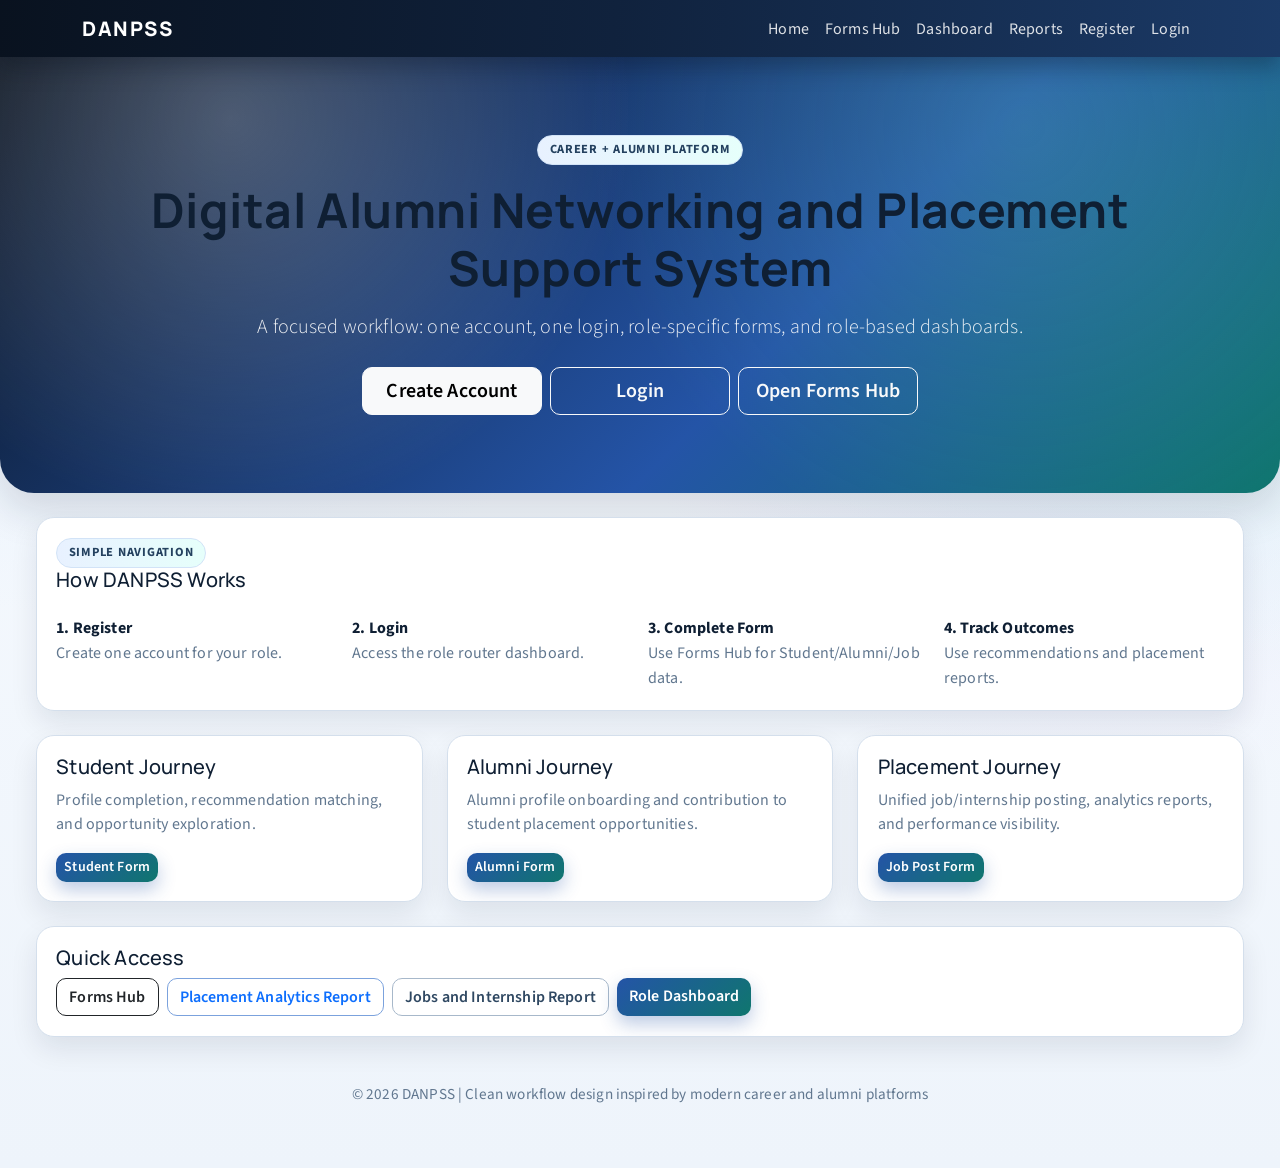
==== index.html @ 07d3ccb8 "Initial commit" ====
<!DOCTYPE html>
<html lang="en">
<head>
<meta charset="UTF-8">
<meta name="viewport" content="width=device-width, initial-scale=1.0">
<title>DANPSS - Digital Alumni Networking & Placement Support</title>
<link href="https://cdn.jsdelivr.net/npm/bootstrap@5.3.2/dist/css/bootstrap.min.css" rel="stylesheet">
<link href="assets/css/app.css" rel="stylesheet">
</head>
<body>
<nav class="navbar navbar-expand-lg navbar-dark app-navbar sticky-top">
  <div class="container">
    <a class="navbar-brand app-brand" href="/danpss/index.html">DANPSS</a>
    <button class="navbar-toggler" type="button" data-bs-toggle="collapse" data-bs-target="#menu" aria-controls="menu" aria-expanded="false" aria-label="Toggle navigation">
      <span class="navbar-toggler-icon"></span>
    </button>
    <div class="collapse navbar-collapse" id="menu">
      <ul class="navbar-nav ms-auto">
        <li class="nav-item"><a class="nav-link" data-nav href="/danpss/index.html">Home</a></li>
        <li class="nav-item"><a class="nav-link" data-nav href="/danpss/forms.html">Forms Hub</a></li>
        <li class="nav-item"><a class="nav-link" data-nav href="/danpss/dashboard">Dashboard</a></li>
        <li class="nav-item"><a class="nav-link" data-nav href="/danpss/reports/jobs">Reports</a></li>
        <li class="nav-item"><a class="nav-link" data-nav href="/danpss/register.html">Register</a></li>
        <li class="nav-item"><a class="nav-link" data-nav href="/danpss/login.html">Login</a></li>
      </ul>
    </div>
  </div>
</nav>

<section class="hero text-center">
  <div class="container">
    <span class="kicker mb-3">Career + Alumni Platform</span>
    <h1 class="display-5 fw-bold">Digital Alumni Networking and Placement Support System</h1>
    <p class="lead mt-3 mb-4">A focused workflow: one account, one login, role-specific forms, and role-based dashboards.</p>
    <div class="d-flex flex-wrap justify-content-center gap-2 hero-actions">
      <a href="/danpss/register.html" class="btn btn-light btn-lg">Create Account</a>
      <a href="/danpss/login.html" class="btn btn-outline-light btn-lg">Login</a>
      <a href="/danpss/forms.html" class="btn btn-outline-light btn-lg">Open Forms Hub</a>
    </div>
  </div>
</section>

<div class="page-shell">
  <div class="app-card mb-4">
    <div class="stack-tight">
      <span class="kicker">Simple Navigation</span>
    </div>
    <h2 class="h5">How DANPSS Works</h2>
    <div class="row g-3 mt-1">
      <div class="col-md-3"><strong>1. Register</strong><div class="section-muted">Create one account for your role.</div></div>
      <div class="col-md-3"><strong>2. Login</strong><div class="section-muted">Access the role router dashboard.</div></div>
      <div class="col-md-3"><strong>3. Complete Form</strong><div class="section-muted">Use Forms Hub for Student/Alumni/Job data.</div></div>
      <div class="col-md-3"><strong>4. Track Outcomes</strong><div class="section-muted">Use recommendations and placement reports.</div></div>
    </div>
  </div>

  <div class="row g-4">
    <div class="col-md-4">
      <div class="app-card feature-card">
        <h2 class="h5">Student Journey</h2>
        <p class="section-muted">Profile completion, recommendation matching, and opportunity exploration.</p>
        <a class="btn btn-primary btn-sm" href="/danpss/studentprofile.html">Student Form</a>
      </div>
    </div>
    <div class="col-md-4">
      <div class="app-card feature-card">
        <h2 class="h5">Alumni Journey</h2>
        <p class="section-muted">Alumni profile onboarding and contribution to student placement opportunities.</p>
        <a class="btn btn-primary btn-sm" href="/danpss/alumnireg.html">Alumni Form</a>
      </div>
    </div>
    <div class="col-md-4">
      <div class="app-card feature-card">
        <h2 class="h5">Placement Journey</h2>
        <p class="section-muted">Unified job/internship posting, analytics reports, and performance visibility.</p>
        <a class="btn btn-primary btn-sm" href="/danpss/jobpost.html">Job Post Form</a>
      </div>
    </div>
  </div>

  <div class="app-card mt-4">
    <h2 class="h5">Quick Access</h2>
    <div class="d-flex flex-wrap gap-2 mt-2">
      <a href="/danpss/forms.html" class="btn btn-outline-dark">Forms Hub</a>
      <a href="/danpss/reports/placement" class="btn btn-outline-primary">Placement Analytics Report</a>
      <a href="/danpss/reports/jobs" class="btn btn-outline-secondary">Jobs and Internship Report</a>
      <a href="/danpss/dashboard" class="btn btn-primary">Role Dashboard</a>
    </div>
  </div>

  <footer class="page-footer">&copy; 2026 DANPSS | Clean workflow design inspired by modern career and alumni platforms</footer>
</div>

<script src="https://cdn.jsdelivr.net/npm/bootstrap@5.3.2/dist/js/bootstrap.bundle.min.js"></script>
<script src="assets/js/app-ui.js"></script>
</body>
</html>
---- assets/css/app.css ----
@import url("https://fonts.googleapis.com/css2?family=Manrope:wght@500;600;700;800&family=Source+Sans+3:wght@400;500;600;700&display=swap");

:root {
  --brand-950: #09121f;
  --brand-900: #10223d;
  --brand-700: #1b3a67;
  --brand-500: #2454a7;
  --accent-600: #0f766e;
  --accent-500: #14b8a6;
  --accent-300: #7dd3c9;
  --surface: #ffffff;
  --surface-soft: #f5f9ff;
  --surface-muted: #eef4fb;
  --border: #d4dfec;
  --text-900: #0f1f33;
  --text-700: #344e6d;
  --text-500: #61778f;
  --success: #1f9d55;
  --warning: #ca8a04;
  --danger: #dc2626;
  --shadow-lg: 0 18px 42px rgba(12, 27, 46, 0.14);
  --shadow-md: 0 12px 28px rgba(12, 27, 46, 0.09);
  --radius-lg: 18px;
  --radius-md: 12px;
}

* {
  box-sizing: border-box;
}

html,
body {
  min-height: 100%;
}

body {
  margin: 0;
  color: var(--text-900);
  background:
    radial-gradient(circle at 8% -10%, #dbeafe 0%, transparent 42%),
    radial-gradient(circle at 96% -12%, #ccfbf1 0%, transparent 46%),
    radial-gradient(circle at 85% 30%, #ede9fe 0%, transparent 33%),
    linear-gradient(180deg, #f8fbff 0%, #eef4fb 100%);
  font-family: "Source Sans 3", Arial, sans-serif;
  line-height: 1.55;
  letter-spacing: 0.01em;
}

a {
  color: var(--brand-500);
  text-decoration: none;
}

a:hover {
  color: #1e429f;
}

h1,
h2,
h3,
h4,
h5,
h6 {
  font-family: "Manrope", "Segoe UI", Arial, sans-serif;
  color: var(--text-900);
  letter-spacing: 0.01em;
}

.app-navbar {
  background: linear-gradient(95deg, var(--brand-950), var(--brand-900) 48%, var(--brand-700));
  box-shadow: 0 10px 22px rgba(9, 18, 31, 0.34);
}

.app-brand {
  font-family: "Manrope", sans-serif;
  font-weight: 800;
  letter-spacing: 0.08em;
}

.navbar-dark .navbar-nav .nav-link {
  color: rgba(255, 255, 255, 0.86);
  position: relative;
  padding-bottom: 0.44rem;
}

.navbar-dark .navbar-nav .nav-link:hover,
.navbar-dark .navbar-nav .nav-link.active {
  color: #ffffff;
}

.navbar-dark .navbar-nav .nav-link::after {
  content: "";
  position: absolute;
  left: 0.42rem;
  right: 0.42rem;
  bottom: 0.14rem;
  height: 2px;
  border-radius: 999px;
  background: linear-gradient(90deg, #93c5fd, #5eead4);
  transform: scaleX(0);
  transform-origin: left center;
  transition: transform 0.2s ease;
}

.navbar-dark .navbar-nav .nav-link:hover::after,
.navbar-dark .navbar-nav .nav-link.active::after {
  transform: scaleX(1);
}

.page-shell {
  max-width: 1240px;
  margin: 0 auto;
  padding: 24px 16px 42px;
}

.hero {
  border-radius: 0 0 34px 34px;
  color: #fff;
  background:
    radial-gradient(circle at 18% 14%, rgba(255, 255, 255, 0.25), transparent 36%),
    radial-gradient(circle at 80% 16%, rgba(110, 231, 183, 0.2), transparent 40%),
    linear-gradient(135deg, var(--brand-950), var(--brand-500) 62%, var(--accent-600));
  padding: 78px 20px;
  box-shadow: var(--shadow-lg);
}

.hero p,
.hero .lead {
  color: rgba(255, 255, 255, 0.9);
}

.page-header {
  margin-bottom: 1.2rem;
}

.page-title {
  font-size: clamp(1.6rem, 2.2vw, 2.25rem);
  margin-bottom: 0.3rem;
}

.section-title {
  font-size: clamp(1.35rem, 1.9vw, 1.9rem);
  margin-bottom: 0.35rem;
}

.section-muted {
  color: var(--text-500);
}

.kicker {
  display: inline-flex;
  align-items: center;
  gap: 0.4rem;
  padding: 0.28rem 0.72rem;
  border-radius: 999px;
  background: linear-gradient(90deg, #e8f1ff, #e6fffb);
  color: #24415f;
  font-size: 0.78rem;
  font-weight: 700;
  letter-spacing: 0.06em;
  text-transform: uppercase;
  border: 1px solid #d2e3f7;
}

.meta-chip {
  display: inline-flex;
  align-items: center;
  gap: 0.35rem;
  padding: 0.42rem 0.7rem;
  border-radius: 999px;
  border: 1px solid #d3dfed;
  background: #f8fbff;
  color: #2f4a66;
  font-size: 0.84rem;
  font-weight: 600;
}

.hero-actions .btn {
  min-width: 180px;
}

.surface,
.app-card {
  background: var(--surface);
  border: 1px solid var(--border);
  border-radius: var(--radius-lg);
  box-shadow: var(--shadow-md);
}

.app-card {
  padding: 1.2rem;
  position: relative;
  overflow: hidden;
}

.app-card::before {
  content: "";
  position: absolute;
  top: 0;
  left: 0;
  right: 0;
  height: 3px;
  opacity: 0;
  background: linear-gradient(90deg, rgba(36, 84, 167, 0.9), rgba(20, 184, 166, 0.9));
  transition: opacity 0.2s ease;
}

.app-card:hover::before {
  opacity: 1;
}

.feature-card {
  height: 100%;
  transition: transform 0.2s ease, box-shadow 0.2s ease;
}

.feature-card:hover {
  transform: translateY(-6px);
  box-shadow: 0 18px 36px rgba(12, 27, 46, 0.16);
}

.feature-card h2 {
  margin-bottom: 0.55rem;
}

.feature-card p {
  margin-bottom: 1rem;
}

.form-shell {
  max-width: 900px;
  margin: 30px auto;
}

.form-card {
  background: var(--surface);
  border: 1px solid var(--border);
  border-radius: var(--radius-lg);
  box-shadow: var(--shadow-lg);
  padding: 30px 24px;
}

.form-section-title {
  font-size: 1.05rem;
  color: var(--text-700);
  margin: 1.45rem 0 0.85rem;
  font-weight: 800;
  text-transform: uppercase;
  letter-spacing: 0.04em;
}

.form-label {
  font-weight: 700;
  color: var(--text-700);
}

.form-control,
.form-select,
textarea.form-control {
  border-radius: 10px;
  border-color: #c8d6e6;
  padding: 0.67rem 0.88rem;
}

.form-control:focus,
.form-select:focus,
textarea.form-control:focus {
  border-color: var(--brand-500);
  box-shadow: 0 0 0 0.2rem rgba(36, 84, 167, 0.16);
}

.form-control.is-invalid,
.form-select.is-invalid,
textarea.form-control.is-invalid {
  border-color: rgba(220, 38, 38, 0.65);
  box-shadow: 0 0 0 0.12rem rgba(220, 38, 38, 0.16);
}

.alert {
  border-radius: 12px;
}

.btn {
  border-radius: 10px;
  font-weight: 600;
}

.btn-primary {
  background: linear-gradient(135deg, var(--brand-500), var(--accent-600));
  border: 0;
  box-shadow: 0 8px 18px rgba(36, 84, 167, 0.3);
}

.btn-primary:hover {
  background: linear-gradient(135deg, #1f4a93, #0f766e);
  box-shadow: 0 10px 22px rgba(36, 84, 167, 0.34);
}

.btn-outline-primary {
  border-color: #7ba2dd;
}

.btn-outline-secondary {
  border-color: #a7b8ca;
  color: #2f4862;
}

.kpi-card .kpi-label {
  font-size: 0.76rem;
  text-transform: uppercase;
  letter-spacing: 0.09em;
  color: var(--text-500);
}

.kpi-card .kpi-value {
  font-size: clamp(1.6rem, 2.1vw, 2.2rem);
  font-weight: 800;
  line-height: 1.1;
}

.empty-state {
  border: 1px dashed #b4c7dd;
  border-radius: 14px;
  background: linear-gradient(180deg, #f8fbff, #f2f7ff);
  color: var(--text-700);
  padding: 1.15rem;
}

.table-wrap {
  border-radius: 14px;
  overflow: hidden;
  border: 1px solid #e0e8f2;
}

.table {
  margin-bottom: 0;
}

.table thead th {
  font-size: 0.82rem;
  text-transform: uppercase;
  letter-spacing: 0.05em;
  color: var(--text-700);
  background: #f2f7ff;
  white-space: nowrap;
}

.table td {
  vertical-align: middle;
}

.table tbody tr:nth-child(even) {
  background: #fcfdff;
}

.table tbody tr:hover {
  background: #eef6ff;
}

.badge-soft {
  background: linear-gradient(90deg, #e6fffb, #eaf1ff);
  color: #0f766e;
}

.card-toolbar {
  display: flex;
  align-items: center;
  justify-content: space-between;
  gap: 0.8rem;
  margin-bottom: 0.75rem;
}

.stack-tight > * + * {
  margin-top: 0.45rem;
}

.page-footer {
  margin-top: 26px;
  color: var(--text-500);
  text-align: center;
  padding: 20px 10px;
  font-size: 0.95rem;
}

.back-to-top {
  position: fixed;
  right: 16px;
  bottom: 16px;
  width: 40px;
  height: 40px;
  border-radius: 999px;
  border: 0;
  background: linear-gradient(135deg, var(--brand-500), var(--accent-600));
  color: #fff;
  box-shadow: 0 10px 22px rgba(12, 27, 46, 0.26);
  opacity: 0;
  transform: translateY(12px);
  pointer-events: none;
  transition: 0.2s ease;
  z-index: 1080;
}

.back-to-top.show {
  opacity: 1;
  transform: translateY(0);
  pointer-events: auto;
}

@media (prefers-reduced-motion: no-preference) {
  .hero h1,
  .hero p,
  .hero .btn,
  .app-card,
  .form-card {
    animation: fadeUp 0.42s ease both;
  }

  .hero p {
    animation-delay: 0.08s;
  }

  .hero .btn {
    animation-delay: 0.12s;
  }
}

@keyframes fadeUp {
  from {
    opacity: 0;
    transform: translateY(8px);
  }
  to {
    opacity: 1;
    transform: translateY(0);
  }
}

@media (max-width: 992px) {
  .hero {
    padding: 56px 16px;
  }

  .kpi-card .kpi-value {
    font-size: 1.7rem;
  }
}

@media (max-width: 768px) {
  .hero {
    border-radius: 0 0 24px 24px;
    padding: 48px 14px;
  }

  .form-card {
    padding: 22px 16px;
  }

  .page-shell {
    padding: 14px 10px 32px;
  }
}
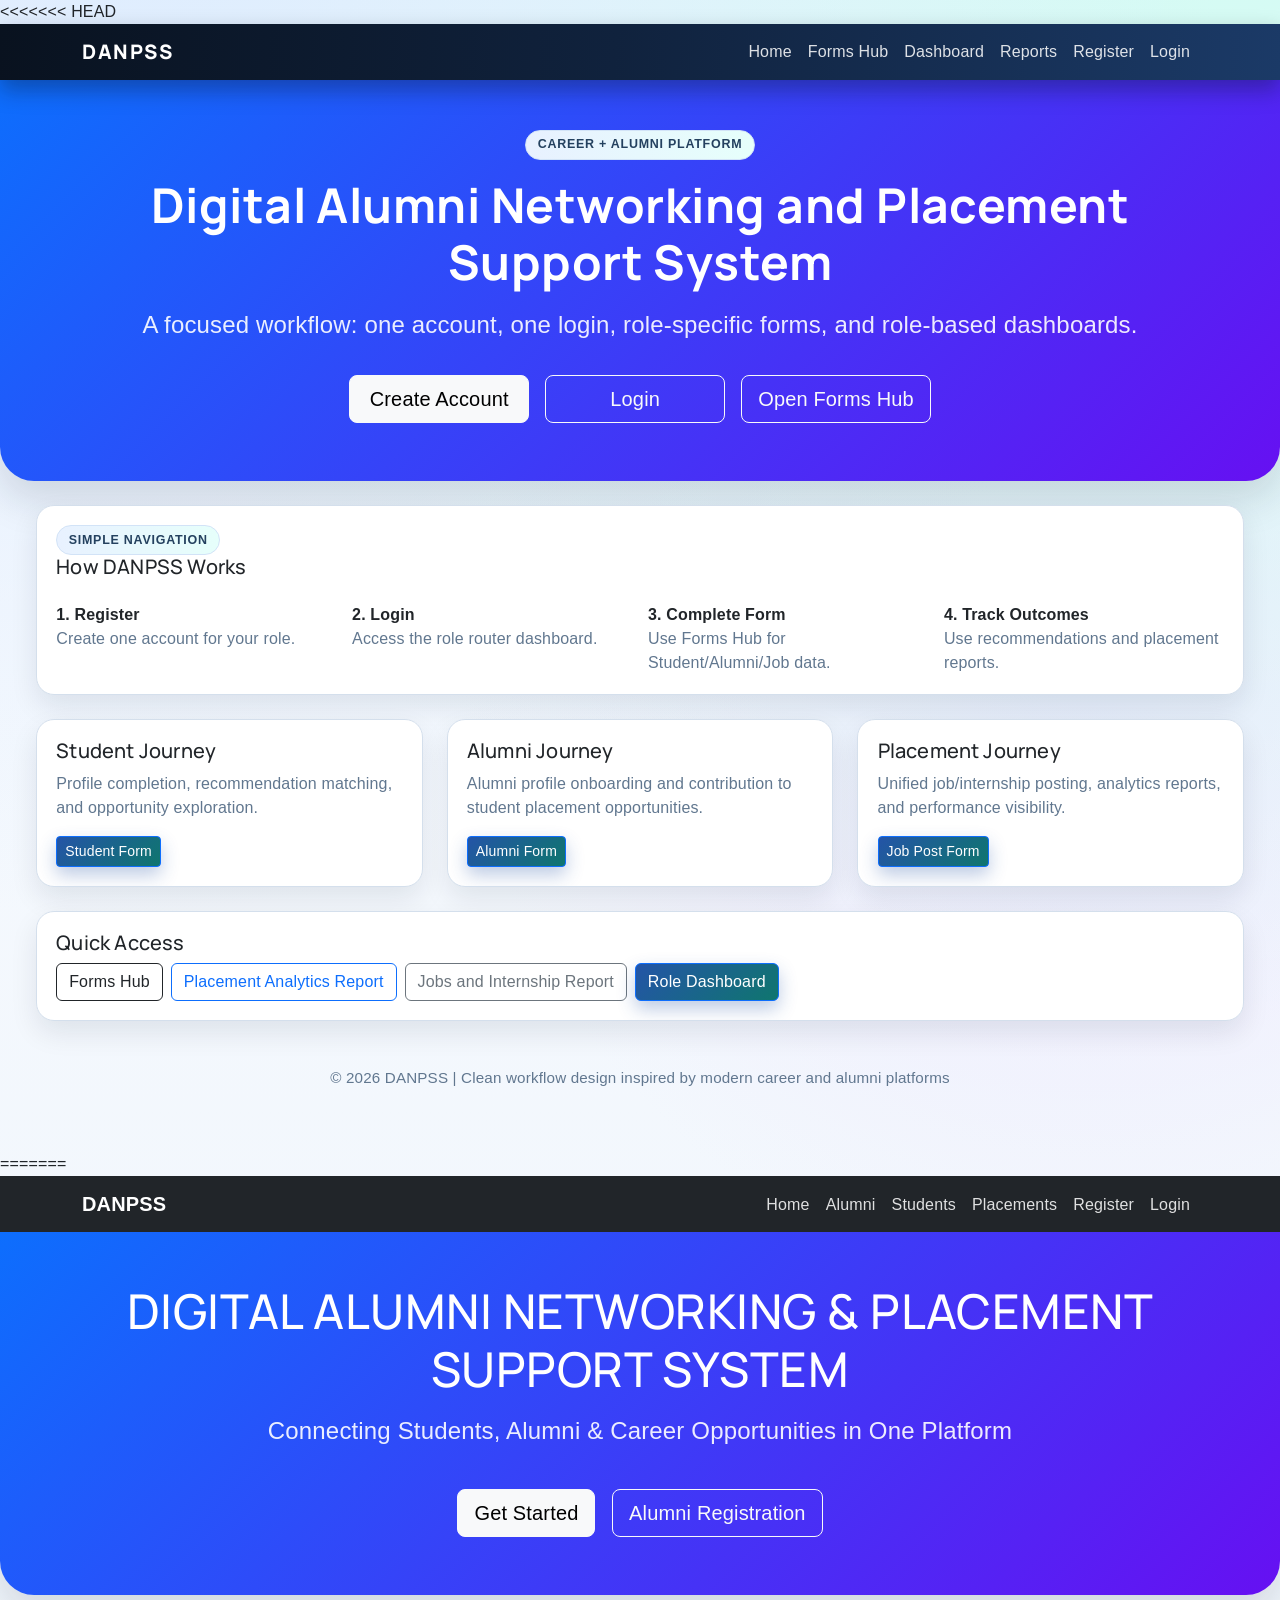
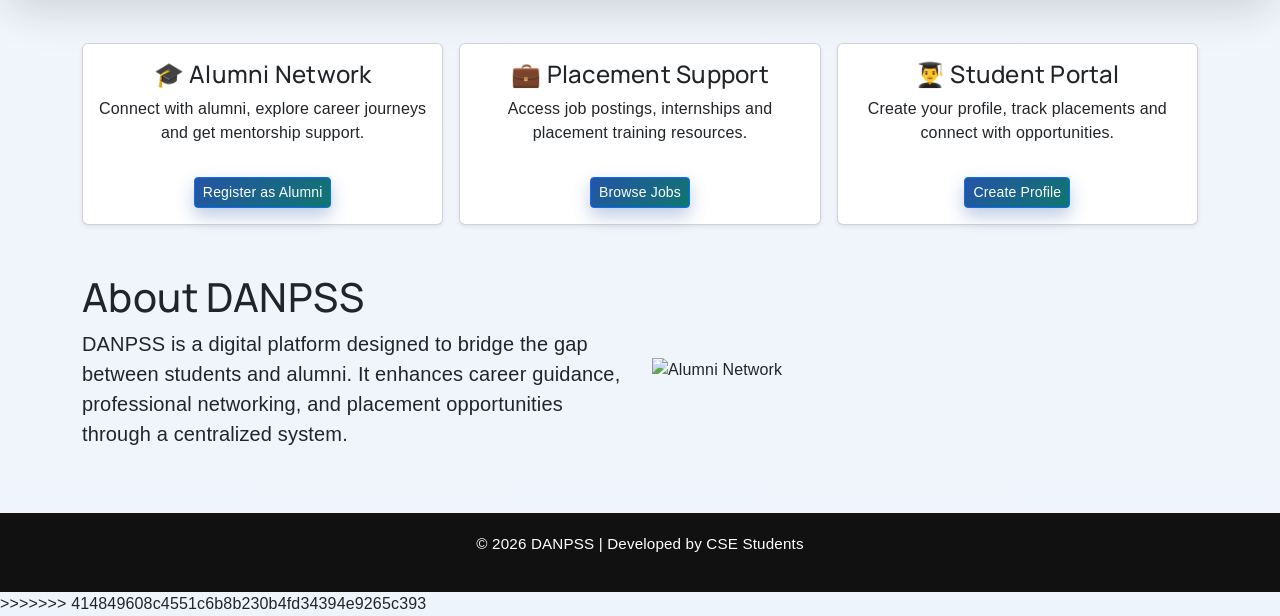
==== commit 2b6aa517: "DANPSS project" ====
--- a/index.html
+++ b/index.html
@@ -4,6 +4,7 @@
 <meta charset="UTF-8">
 <meta name="viewport" content="width=device-width, initial-scale=1.0">
 <title>DANPSS - Digital Alumni Networking & Placement Support</title>
+<<<<<<< HEAD
 <link href="https://cdn.jsdelivr.net/npm/bootstrap@5.3.2/dist/css/bootstrap.min.css" rel="stylesheet">
 <link href="assets/css/app.css" rel="stylesheet">
 </head>
@@ -95,3 +96,156 @@
 <script src="assets/js/app-ui.js"></script>
 </body>
 </html>
+=======
+
+<!-- Bootstrap CDN -->
+<link href="https://cdn.jsdelivr.net/npm/bootstrap@5.3.2/dist/css/bootstrap.min.css" rel="stylesheet">
+
+<style>
+body{
+    background-color:#f4f7fb;
+    font-family:-apple-system, BlinkMacSystemFont, 'Segoe UI', Roboto, 'Helvetica Neue', Arial, sans-serif;
+}
+
+.hero{
+    background: linear-gradient(135deg,#0d6efd,#6610f2);
+    color:white;
+    padding:50px 20px;
+    text-align:center;
+}
+
+.hero h1{
+    font-size:clamp(1.5rem, 5vw, 3rem);
+    margin-bottom:1rem;
+}
+
+.hero .lead{
+    font-size:clamp(1rem, 3vw, 1.5rem);
+    margin-bottom:1.5rem;
+}
+
+.hero .btn{
+    margin:0.5rem 0.25rem;
+}
+
+.feature-card{
+    transition:0.3s;
+    height:100%;
+}
+
+.feature-card:hover{
+    transform:translateY(-5px);
+    box-shadow:0 8px 20px rgba(0,0,0,0.15)!important;
+}
+
+.feature-card h4{
+    font-size:clamp(1.1rem, 2vw, 1.5rem);
+}
+
+.footer{
+    background:#111;
+    color:white;
+    padding:20px 15px;
+    text-align:center;
+    font-size:0.95rem;
+}
+</style>
+</head>
+
+<body>
+
+<!-- ✅ Navbar -->
+<nav class="navbar navbar-expand-lg navbar-dark bg-dark sticky-top">
+<div class="container">
+<a class="navbar-brand fw-bold" href="#">DANPSS</a>
+
+<button class="navbar-toggler" data-bs-toggle="collapse" data-bs-target="#menu">
+<span class="navbar-toggler-icon"></span>
+</button>
+
+<div class="collapse navbar-collapse" id="menu">
+<ul class="navbar-nav ms-auto">
+<li class="nav-item"><a class="nav-link" href="#">Home</a></li>
+<li class="nav-item"><a class="nav-link" href="alumnireg.html">Alumni</a></li>
+<li class="nav-item"><a class="nav-link" href="studentprofile.html">Students</a></li>
+<li class="nav-item"><a class="nav-link" href="jobpost.html">Placements</a></li>
+<li class="nav-item"><a class="nav-link" href="register.html">Register</a></li>
+<li class="nav-item"><a class="nav-link" href="login.html">Login</a></li>
+</ul>
+</div>
+</div>
+</nav>
+
+<!-- ✅ Hero Section -->
+<section class="hero">
+<h1>DIGITAL ALUMNI NETWORKING & PLACEMENT SUPPORT SYSTEM</h1>
+<p class="lead">Connecting Students, Alumni & Career Opportunities in One Platform</p>
+<a href="register.html" class="btn btn-light btn-lg mt-3">Get Started</a>
+<a href="alumnireg.html" class="btn btn-outline-light btn-lg mt-3 ms-2">Alumni Registration</a>
+</section>
+
+<!-- ✅ Features Section -->
+<div class="container my-3 my-md-5">
+<div class="row g-3 text-center">
+
+<div class="col-12 col-sm-6 col-md-4">
+<div class="card feature-card shadow-sm h-100">
+<div class="card-body">
+<h4>🎓 Alumni Network</h4>
+<p class="card-text">Connect with alumni, explore career journeys and get mentorship support.</p>
+<a href="alumnireg.html" class="btn btn-primary btn-sm mt-3">Register as Alumni</a>
+</div>
+</div>
+</div>
+
+<div class="col-12 col-sm-6 col-md-4">
+<div class="card feature-card shadow-sm h-100">
+<div class="card-body">
+<h4>💼 Placement Support</h4>
+<p class="card-text">Access job postings, internships and placement training resources.</p>
+<a href="jobpost.html" class="btn btn-primary btn-sm mt-3">Browse Jobs</a>
+</div>
+</div>
+</div>
+
+<div class="col-12 col-sm-6 col-md-4">
+<div class="card feature-card shadow-sm h-100">
+<div class="card-body">
+<h4>👨‍🎓 Student Portal</h4>
+<p class="card-text">Create your profile, track placements and connect with opportunities.</p>
+<a href="studentprofile.html" class="btn btn-primary btn-sm mt-3">Create Profile</a>
+</div>
+</div>
+</div>
+
+</div>
+</div>
+
+<!-- ✅ About Section -->
+<div class="container my-3 my-md-5">
+<div class="row g-4 align-items-center">
+<div class="col-12 col-md-6 mb-3 mb-md-0">
+<h2 class="fs-1">About DANPSS</h2>
+<p class="fs-5">
+DANPSS is a digital platform designed to bridge the gap between students and alumni.
+It enhances career guidance, professional networking, and placement opportunities
+through a centralized system.
+</p>
+</div>
+<div class="col-12 col-md-6">
+<img src="https://cdn-icons-png.flaticon.com/512/3135/3135755.png"
+class="img-fluid" alt="Alumni Network">
+</div>
+</div>
+</div>
+
+<!-- ✅ Footer -->
+<div class="footer">
+<p>© 2026 DANPSS | Developed by CSE Students</p>
+</div>
+
+<script src="https://cdn.jsdelivr.net/npm/bootstrap@5.3.2/dist/js/bootstrap.bundle.min.js"></script>
+<script src="validation.js"></script>
+</body>
+</html>
+>>>>>>> 414849608c4551c6b8b230b4fd34394e9265c393
